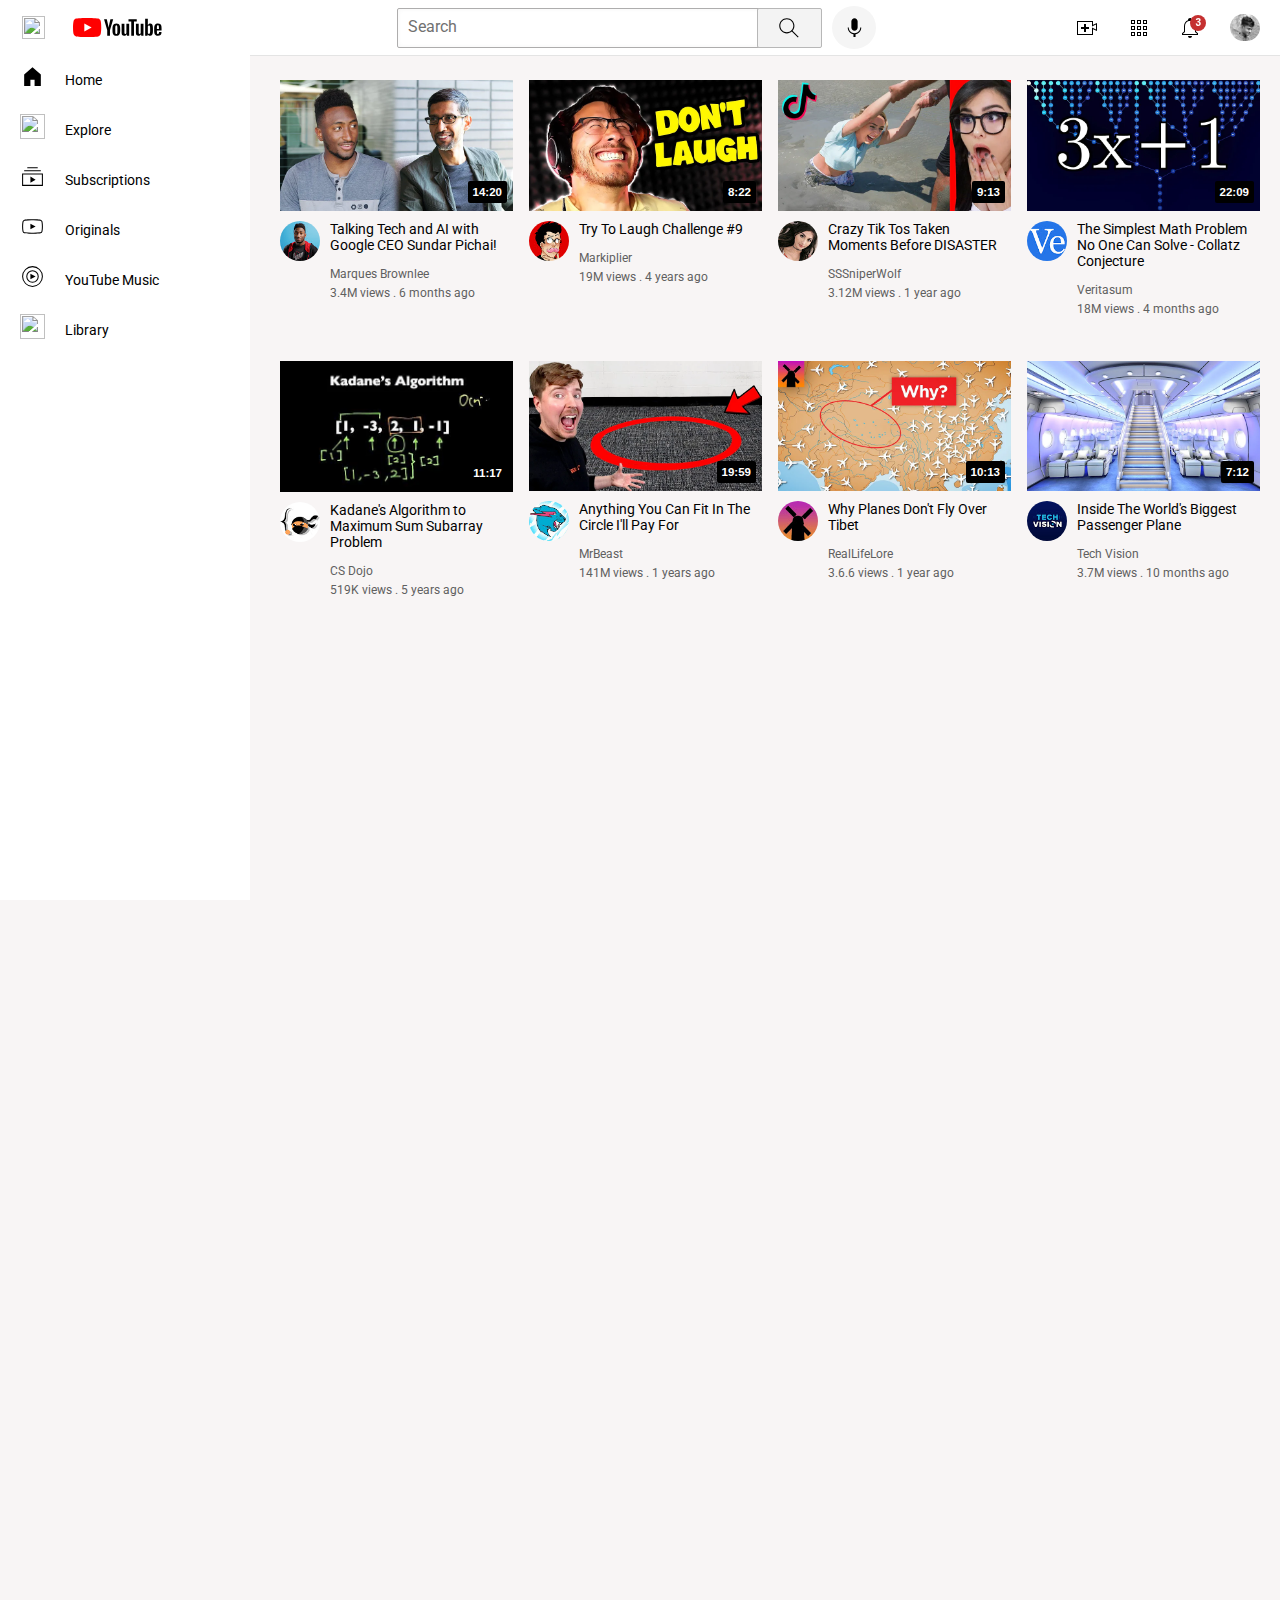
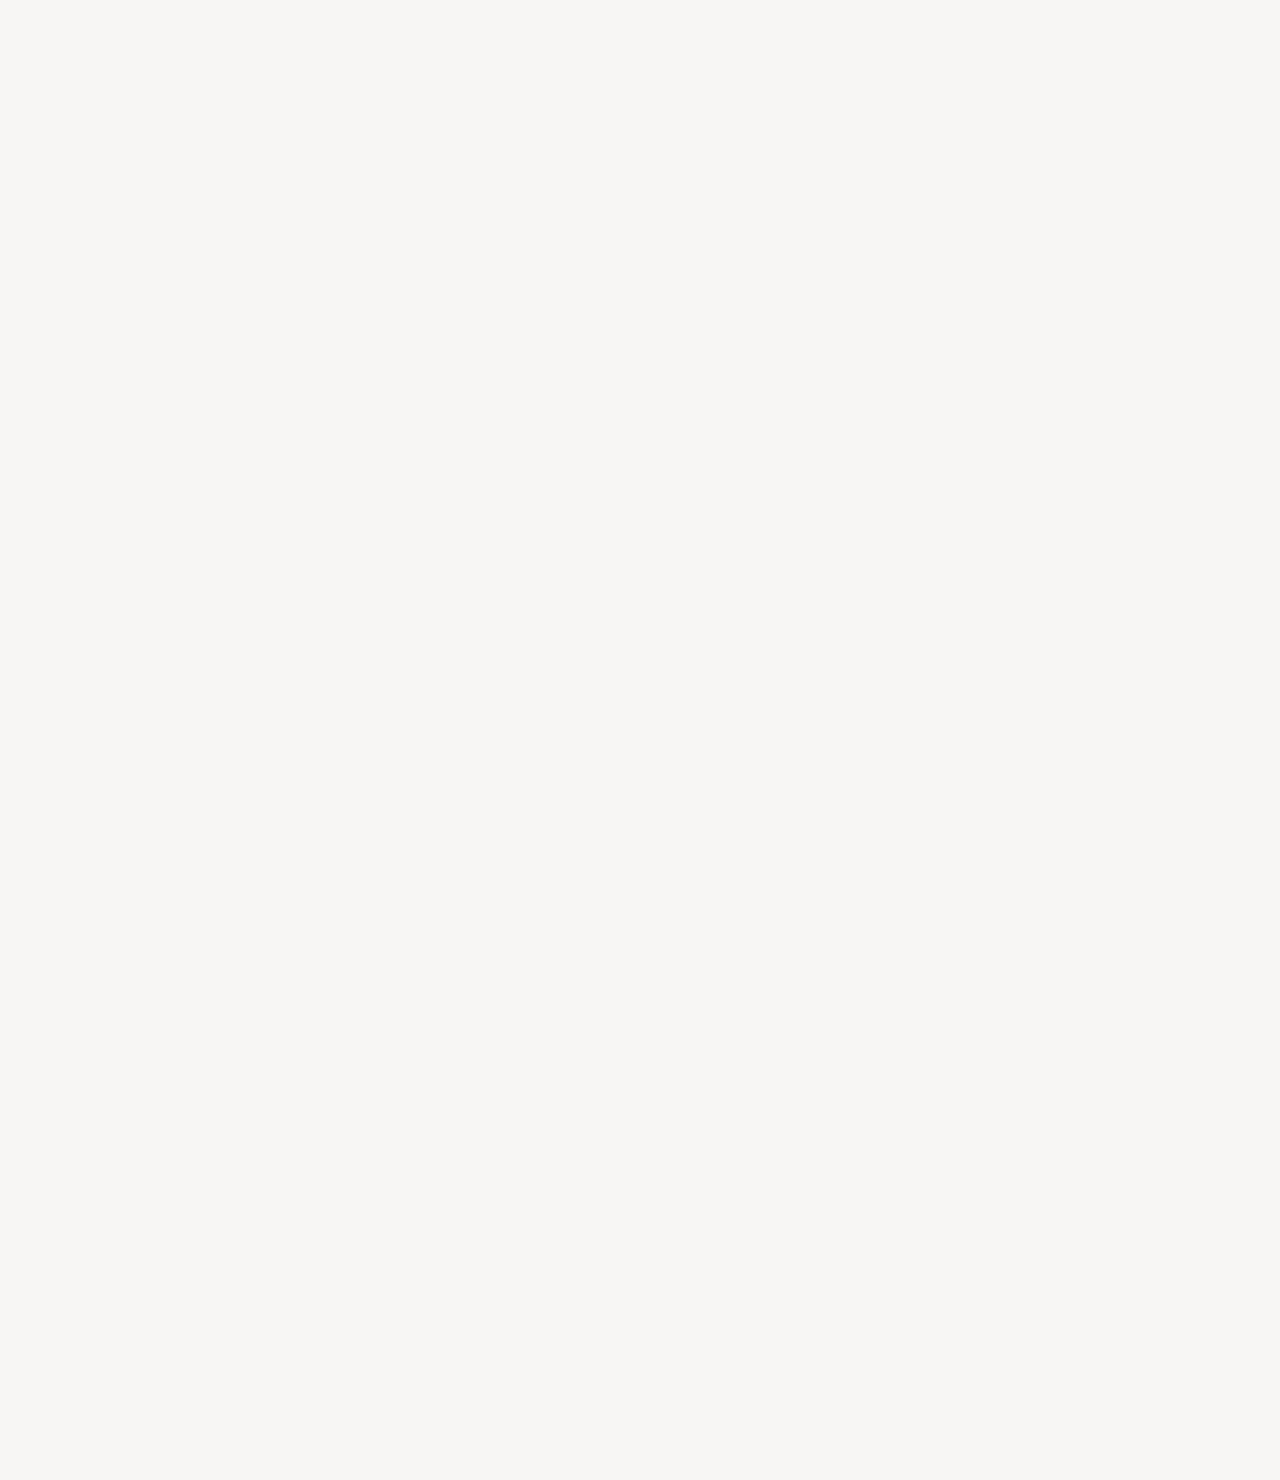
==== index.html @ b3b6356e "Update and rename youtube.html to index.html" ====
<doctype!>
<html>
    <title>youtube</title>
    <head>
        <link rel="stylesheet" href="youtube.css">
        <link rel="preconnect" href="https://fonts.googleapis.com">
        <link rel="preconnect" href="https://fonts.gstatic.com" crossorigin>
        <link href="https://fonts.googleapis.com/css2?family=Montserrat:wght@400;700&family=Roboto:wght@400;500&display=swap" rel="stylesheet">
    </head>
    <body class="body">
        <div class="header">
            <div class="right">
                <div class="ham">
                    <img  class="hamburger"src="hamburger-menu.svg">
                </div>
                <div>
                    <img class="youtubelogo"src="youtube-logo.svg">
                </div>
            </div>
            <div class="middle"> 
                
                    <div class="textsearch">
                        <input class="text"type="text" placeholder="Search">
                        
                    </div>
                    <div>
                        <button class="buttonimg">
                            <img 
                            class="buttonimg2"src="search.svg">
                            <div class="searchnotification">search</div>
                        </button>
                        
                    </div>
                    <div>
                            <button  class="voicesearch">
                                <img class="voicesearchicon"src="voice-search-icon.svg">
                                <div class="voice">
                                    search with your voice
                                </div>
                            </button>
                    </div>
               
            </div>
            <div class="left">
                <div class="upload1">
                    <img  class="upload"src="upload.svg">
                    <div class="createuploading">
                        create
                    </div>
                </div>
                
                <div class="youtubeapp1">
                    <img class="youtubeapp" src="youtube-apps.svg">
                    <div class="createuploading">YouTube app</div>
                </div>
                
                <div class="notification-info">
                    <img class="notification" src="notifications.svg">
                    <div class="notification-infoo">3</div>
                    <div class="createuploading">YouTube app</div>
                </div>
               
                <div>
                    <img class="mychannel" src="vijay.jpg">
                </div>
               
            </div>
        </div>
        <div class="slidbar">
             <div class="home">
                <img class="slidbar-icons" src="home.svg">
                <div class="slidbar-font">Home</div>
             </div>
             <div class="home">
                <img class="slidbar-icons"src="explore.svg">
                <div class="slidbar-font">Explore</div>
             </div>
             <div class="home">
                <img class="slidbar-icons"src="subscriptions.svg">
                <div class="slidbar-font">Subscriptions</div>
             </div>
             <div class="home">
                <img class="slidbar-icons"src="originals.svg">
                <div class="slidbar-font">Originals</div>
             </div>
             <div class="home">
                <img class="slidbar-icons"src="youtube-music.svg">
                <div class="slidbar-font">YouTube Music</div>
             </div>
             <div class="home">
                <img class="slidbar-icons"src="library.svg">
                <div class="slidbar-font">Library</div>
             </div>
             <div class="maximizesildbar">
                <div class="homes">
                    <img class="slidbar-iconss" src="home.svg">
                    <p class="slidbar-fontss">Home</p>
                </div>
                
                <div class="homes">
                    <img class="slidbar-iconss" src="explore.svg">
                    <p class="slidbar-fontss">Explore</p>
                </div>
                <div class="homes">
                    <img class="slidbar-iconss" src="subscriptions.svg">
                    <p class="slidbar-fontss">Subscriptions</p>
                </div>
                <div class="homes">
                    <img class="slidbar-iconss" src="originals.svg">
                    <p class="slidbar-fontss">Originals</p>
                </div>
                <div class="homes">
                    <img class="slidbar-iconss" src="youtube-music.svg">
                    <p class="slidbar-fontss">YouTube Music</p>
                </div>
                <div class="homes">
                    <img class="slidbar-iconss" src="Library.svg">
                    <p class="slidbar-fontss">Library</p>
                </div>
            </div>
        </div>
        
        <div class="full-grid">
            <div class="youtubechannel">
                <div class="youtubechannelthum">
                    <a href="https://www.youtube.com/watch?v=n2RNcPRtAiY">
                        <img class="channel-1" src="thumbnail-1.web.webp">
                        <div class="video-time">14:20</div>
                    </a>  
                </div>
                <div class="video-detail-grid">
                    <div class="channellogs">
                            <img class="channellog" 
                            src="channel-1.jpeg">
                            <div class="max-subscribe">
                                <div class="subscriber" >
                                    <img class="channellog1" 
                                    src="channel-1.jpeg">
                                </div>
                                <div class="subscriber">
                                    <p style="margin:0px;
                                    margin-bottom:4px;">Marques Brownlee</p>
                                    <p style="margin:0px;
                                     margin-bottom:4px;">15M subscribers</p> 
                                </div>
                            </div>
                        
                    </div>
                    <div class="video-text">
                        <a class="design" href="https://www.youtube.com/watch?v=n2RNcPRtAiY">
                            <p class="talk">Talking Tech and AI with    Google CEO Sundar Pichai!</p>
                        </a>
                            <p class="chanelowner">Marques Brownlee</p>
                            <p class="views">3.4M views . 6 months ago</p>
                        
                    </div>
                    
                </div>
            </div>
            <div class="youtubechannel">
                <div class="youtubechannelthum">
                    <img class="channel-1" src="thumbnail-2.webp">
                    <div class="video-time">8:22</div>
                </div>
                <div class="video-detail-grid">
                    <div class="channellogs">
                        <img class="channellog" src="channel-2.jpeg">
                    </div>
                    <div class="video-text">
                        <p class="talk">Try To Laugh Challenge #9</p>
                        <p class="chanelowner" >Markiplier</p>
                        <p class="views">19M views . 4 years ago</p>
                    </div>
                </div>
            </div>
            <div class="youtubechannel">
                <div class="youtubechannelthum">
                     <img class="channel-1" src="thumbnail-3.webp">
                     <div class="video-time">9:13</div>
                </div>
                <div class="video-detail-grid">
                    <div class="channellogs">
                        <img class="channellog" src="channel-3.jpeg">
                    </div>
                    <div class="video-text">
                        
                            <p class="talk">Crazy Tik Tos Taken Moments Before DISASTER</p>
                            <p class="chanelowner" >SSSniperWolf</p>
                            <p class="views">3.12M views . 1 year ago</p>
                        
                    </div>
                </div>
            </div>
            <div class="youtubechannel">
                <div class="youtubechannelthum">
                    <img class="channel-1" src="thumbnail-4.webp">
                    <div class="video-time">22:09</div>
                </div>
                <div class="video-detail-grid">
                    <div class="channellogs">
                        <img class="channellog" src="channel-4.jpeg">
                    </div>
                    <div class="video-text">
                        <p class="talk">The Simplest Math Problem No One Can Solve - Collatz Conjecture</p>
                        <p class="chanelowner" >Veritasum</p>
                        <p class="views">18M views . 4 months ago</p>
                    </div>
                </div>
            </div>
            <div class="youtubechannel">
                <div class="youtubechannelthum">
                     <img class="channel-1" src="thumbnail-5.webp">
                     <div class="video-time">11:17</div>
                </div>
                <div class="video-detail-grid">
                    <div class="channellogs">
                        <img class="channellog" src="channel-5.jpeg">
                    </div>
                    <div class="video-text">
                            <p class="talk">Kadane's Algorithm to Maximum Sum Subarray Problem</p>
                            <p class="chanelowner" >CS Dojo</p>
                            <p class="views">519K views . 5 years ago</p>
                        
                    </div>
                </div>
            </div>
            <div class="youtubechannel">
                <div class="youtubechannelthum">
                    <img class="channel-1" src="thumbnail-6.webp">
                    <div class="video-time">19:59</div>
                </div>
                <div class="video-detail-grid">
                    <div class="channellogs">
                        <img class="channellog" src="channel-6.jpeg">
                    </div>
                    <div class="video-text">
                        <p class="talk">Anything You Can Fit In The Circle I'll Pay For</p>
                        <p class="chanelowner" >MrBeast</p>
                        <p class="views">141M views . 1 years ago</p>
                    </div>
                </div>
            </div>
            <div class="youtubechannel">
                <div class="youtubechannelthum">
                     <img class="channel-1" src="thumbnail-7.webp">
                     <div class="video-time">10:13</div>
                </div>
                <div class="video-detail-grid">
                    <div class="channellogs">
                        <img class="channellog" src="channel-7.jpeg">
                    </div>
                    <div class="video-text">
                        
                            <p class="talk">Why Planes Don't Fly Over Tibet</p>
                            <p class="chanelowner" >RealLifeLore</p>
                            <p class="views">3.6.6 views . 1 year ago</p>
                        
                    </div>
                </div>
            </div>
            <div class="youtubechannel">
                <div class="youtubechannelthum">
                     <img class="channel-1" src="thumbnail-8.webp">
                     <div class="video-time">7:12</div>
                </div>
                <div class="video-detail-grid">
                    <div class="channellogs">
                        <img class="channellog" src="channel-8.jpeg">
                    </div>
                    <div class="video-text">
                            <p class="talk">Inside The World's Biggest Passenger Plane</p>
                            <p class="chanelowner" >Tech Vision</p>
                            <p class="views">3.7M views . 10 months ago</p>
                        
                    </div>
                </div>
            </div>
        </div> 
    </body>
</html>
---- youtube.css ----
.channel-1{
    width:100%;
}
.talk,.views,.chanelowner{
    font-family:roboto,arial;
    margin-top:0px;
}
.talk{
    font-weight:500px;
    font-size:14px;
}
.views,.chanelowner{
    font-size:12px;
    margin-bottom:5px;
    color:rgb(96,96,96);
    font-style:solid;
}
.design{
    color:black;
    text-decoration:none;   
}
.channellogs{
    width:50px;
    display:relative;
    cursor:pointer;
}
.channellog{
    width:40px;
    border-radius:50px;
}
.youtubechannelthum{
    width:100%;
    margin-bottom:10px;
    position:relative;
}
.video-detail-grid{
    display:grid;
    grid-template-columns:50px 1fr;
    position:relative;
}
.channellogs .max-subscribe{
    position:absolute;
    bottom:20px;
    display:flex;
    justify-content:start;
    align-items:start; 
    background-color:white;
    padding-top:5px;
    padding-right:5px;
    padding-left:5px;
    border-radius:4px;
    box-shadow:0px 0px 10px rgba(0,0,0,0.15);
    opacity:0;
    transition:opacity 0.15s;
    
    pointer-events:none;
}
.channellogs:hover .max-subscribe{
    opacity:1;
}
.channellog1{
    width:40px;
    border-radius:50px;
    display:inline-block;
}
.subscriber{
    margin-right:5px;
    display:inline-block;
    align-items:start;
}
.full-grid{
    display:grid;
    grid-template-columns: 1fr 1fr 1fr 1fr;
    row-gap:40px;
    column-gap:16px;
}
@media (max-width:500px){
    .full-grid{
        grid-template-columns:1fr;
    }
}
@media (min-width:501px) and (max-width:750px)
{
    .full-grid{
        grid-template-columns:1fr 1fr;
    }
}
@media (min-width:751px) and (max-width:999px){
    .full-grid{
        grid-template-columns:1fr 1fr 1fr;
    }
}
@media (min-width:1000px){
    .full-grid{
        grid-template-columns:1fr 1fr 1fr 1fr;
    }
}
.right{
    width:164px;
    display:flex;
    align-items:center;
}
.middle{
    flex:1;
    margin-right:20px;
    margin-left:14px;
    display:flex;
    align-items: center;
    justify-content:center;
}
.left{
    width:205px;
    display:flex;
    align-items:center;
    justify-content:space-between;
    flex-shrink:0;
}
.header{
    height:55px;
    display:flex;
    flex-direction:row;
    justify-content:space-between;
    position:fixed;  
    background-color:white;
    top:0;
    left:0;
    right:0; 
    border-bottom-width:1px;
    border-bottom-style:solid;
    border-bottom-color:rgb(228, 228, 228);
    z-index:100;
}
.ham{
    margin-left:22px;
    margin-right:28px;
}
.hamburger{
    width:23px;
}
.youtubelogo{
    width:89px;
}
.buttonimg{
    height:40px;
    width:65px;
    cursor:pointer;
    border-radius:2px;
    border-style:solid;
    border-width:1px;
    border-color:rgb(183, 183, 183);
    border-style:solid;
    background-color: rgb(243, 243, 243);
    margin:0px;
    position:relative;
}
.buttonimg2{
    width:26px;
    margin-left:-1px;
}
.text{
    width:100%;
    margin-left:40px;
    padding-left:10px;
    height:40px;
    border-width:1px;
    border-color:rgb(174, 173, 173);
    border-radius:2px;
    border-style:solid;
    box-shadow:inset 0px 0px 5px rgba(0, 0, 0, 0.044);

}
.text::placeholder{
    font-family:roboto,arial;
    font-size:16px;
    font-weight:400px;
    color:rgb(113, 113, 113);
}
.voicesearchicon{
    width:25px;
    height:41px;
}
.voicesearch{
    width:44px;
    background-color:rgb(245, 245, 245);
    border-radius:50px;
    border-style:solid;
    border:none;
    margin-left:10px;
    cursor:pointer;
}
.youtubeapp,.notification,.mychannel,.upload{
    width:24px;
    margin-right:20px;
    cursor:pointer;
    position:relative;   
}
.upload1 .createuploading,.youtubeapp1 .createuploading,.notification-info .createuploading{
    position:absolute;
    bottom:-27px;
    background-color:rgb(112, 112, 112);
    color:white;
    font-family:roboto,arial;
    font-size:12px;
    padding-top:6px;
    padding-bottom:6px;
    padding-right:8px;
    padding-left:8px;
    border-radius:2px; 
    opacity:0;
    transition:opacity 0.15s;
    pointer-events:none;
    white-space:nowrap;
}
.notification-info .createuploading{
    bottom:-42px;
}
.upload1{
    display:flex;
    justify-items:center;
    align-items:center;
}
.upload1:hover .createuploading,.youtubeapp1:hover .createuploading,.notification-info:hover .createuploading{
    opacity:1;
}
.mychannel{
    width:30px;
    border-radius:50px;
}
.textsearch{
    flex:1;
    max-width:400px;
}
.body{
    font-family:roboto,arial;
    margin:0px;
    height:3000px;
    padding-top:80px;
    padding-left:100px;
    padding-right:20px;
    background-color:rgb(248, 245, 245);
}
.slidbar{
    position:fixed;
    top:55px;
    left:0;
    bottom:0;
    background-color:white;
    width:75px;
    z-index: 200;
}
.home{
    height:75px;
    display:flex;
    flex-direction:column;
    justify-content:center;
    align-items: center;
}
.home:hover{
    background-color:rgb(240, 240, 240);
}
.slidbar-icons{
    width:25px;
    margin-bottom:8px;
}
.slidbar-font{
    font-family:arial;
    font-size:10px;
    
}

.video-time{
    background-color:black;
    color:white;
    position:absolute;
    bottom:8px;
    right:6px;
    font-family:arial;
    font-weight:bold;
    font-size:11.5px;
    padding:5px;
    border-radius:2px;
}
.notification-info{
    position:relative;
}
.notification-infoo{
    position:absolute;
    background-color:rgb(197, 48, 48);
    color:white;
    padding:3px;
    width:10px;
    height:10px;
    border-radius:20px;
    display:flex;
    align-items:center;
    justify-content:center;
    font-family:arial;
    font-size:10px;
    font-weight:bold;
    top:-1px;
    right:16px;
}
.voicesearch{
    position:relative;
    display:flex;
    justify-content:center;
    align-items:center;
}

.voicesearch .voice{
    position:absolute;
    bottom:-33px;
    background-color:rgb(112, 112, 112);
    color:white;
    font-family:arial;
    font-size:12px;
    padding-top:6px;
    padding-bottom:6px;
    padding-right:8px;
    padding-left:8px;
    border-radius:2px;
    opacity:0;
    transition: opacity 0.15s;
    pointer-events:none;
    white-space: nowrap;
}
.voicesearch:hover .voice{
    opacity:1;
}
.buttonimg{
    position:relative;
}
.buttonimg .searchnotification{
    position:absolute;
    bottom:-33px;
    background-color:rgb(112, 112, 112);
    color:white;
    font-family:arial;
    font-size:12px;
    padding-top:6px;
    padding-bottom:6px;
    padding-right:8px;
    padding-left:8px;
    border-radius:2px;
    opacity:0;
    transition:opacity 0.15s;
    pointer-events:none;
}
.buttonimg:hover .searchnotification{
    opacity:1;
}
@media(max-width:1199px){
    .maximizesildbar{
        opacity:0;
    }
}
@media(min-width:1200px){
    .body{
        padding-left:280px;
    }
    .maximizesildbar{
        position:absolute;
        left:0;
        bottom:0;
        top:0px;
        width:250px;
        background-color:white;
        z-index:200;
    }
    .homes{
        height:50px;
        display:flex;
        justify-content:left;
        align-items:center;
        text-align:center;
    }
    .homes:hover{
        background-color:rgb(240, 240, 240);
    }
    .slidbar-iconss{
    width:25px;
    margin-bottom:8px;
    margin-left:20px;
    }
    .slidbar-fontss{
        font-family:roboto,arial;
        margin-left:20px;
        font-size:14px;
    }
}
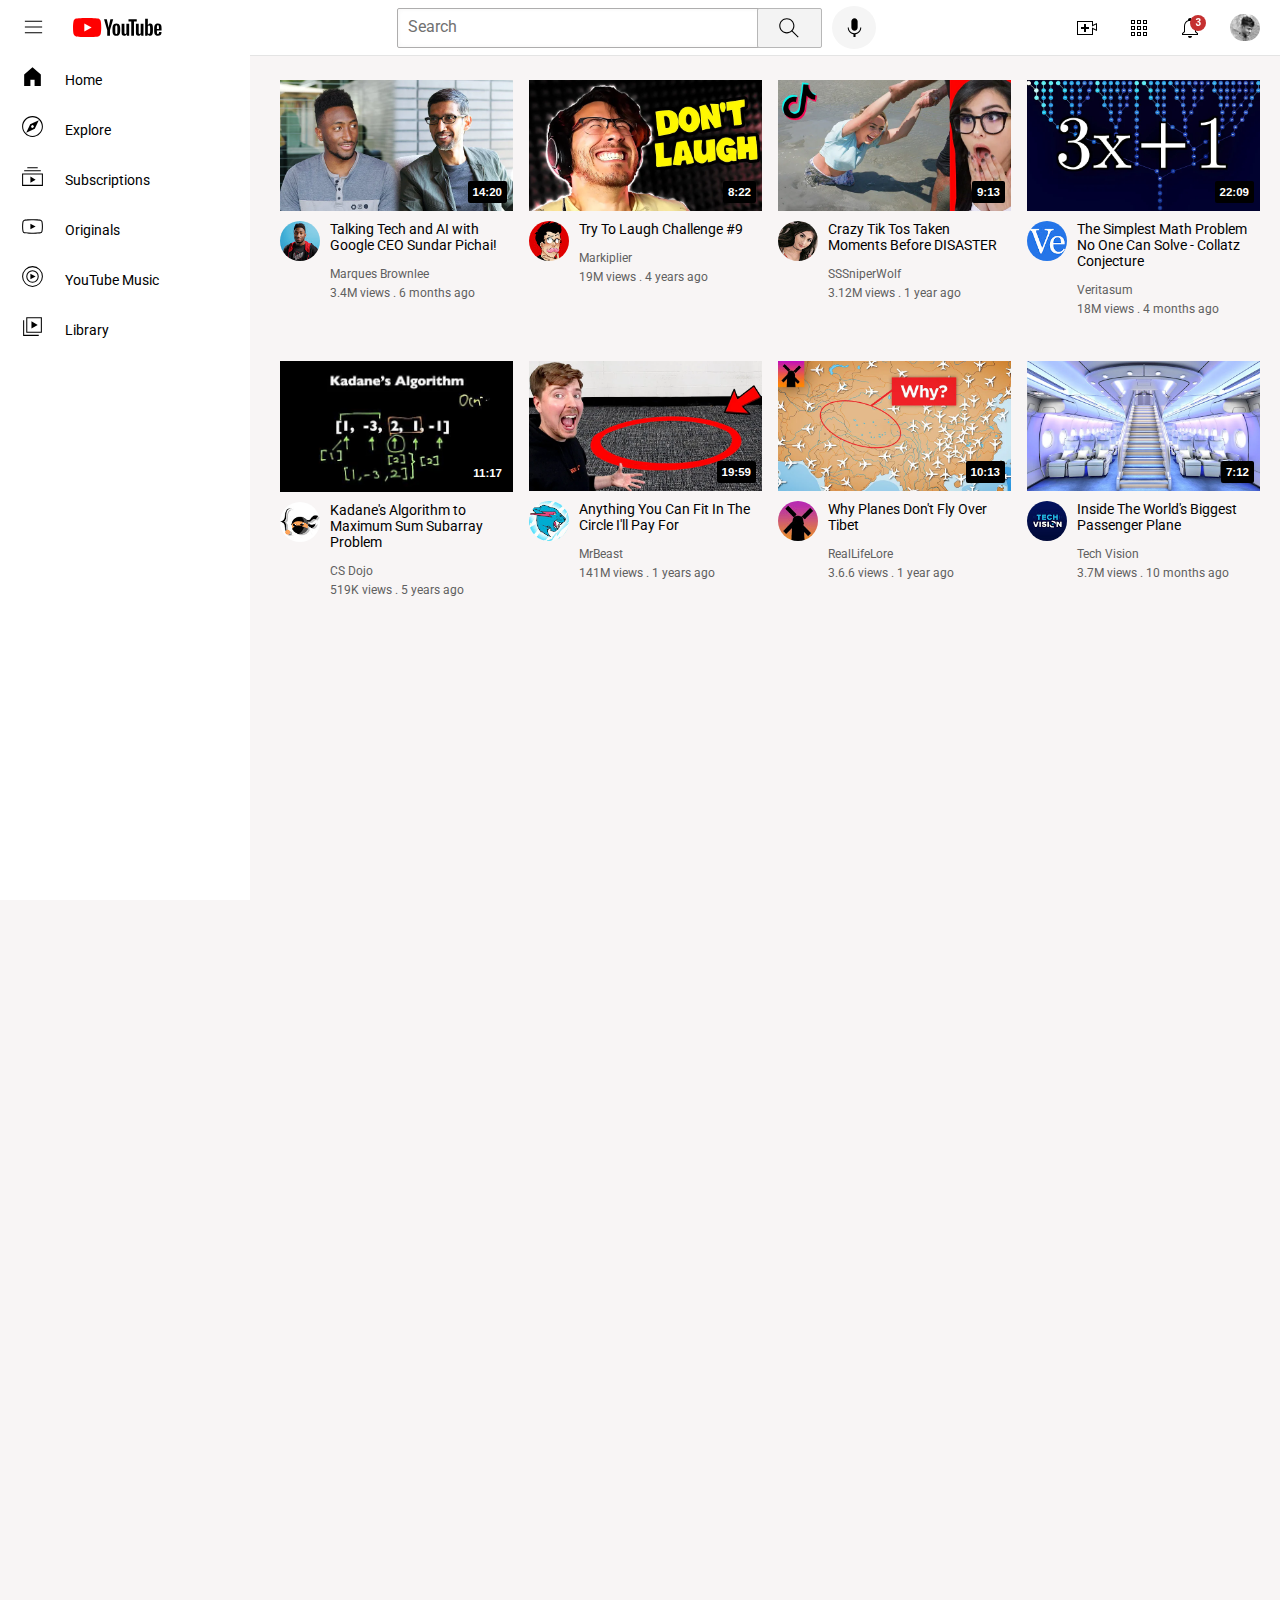
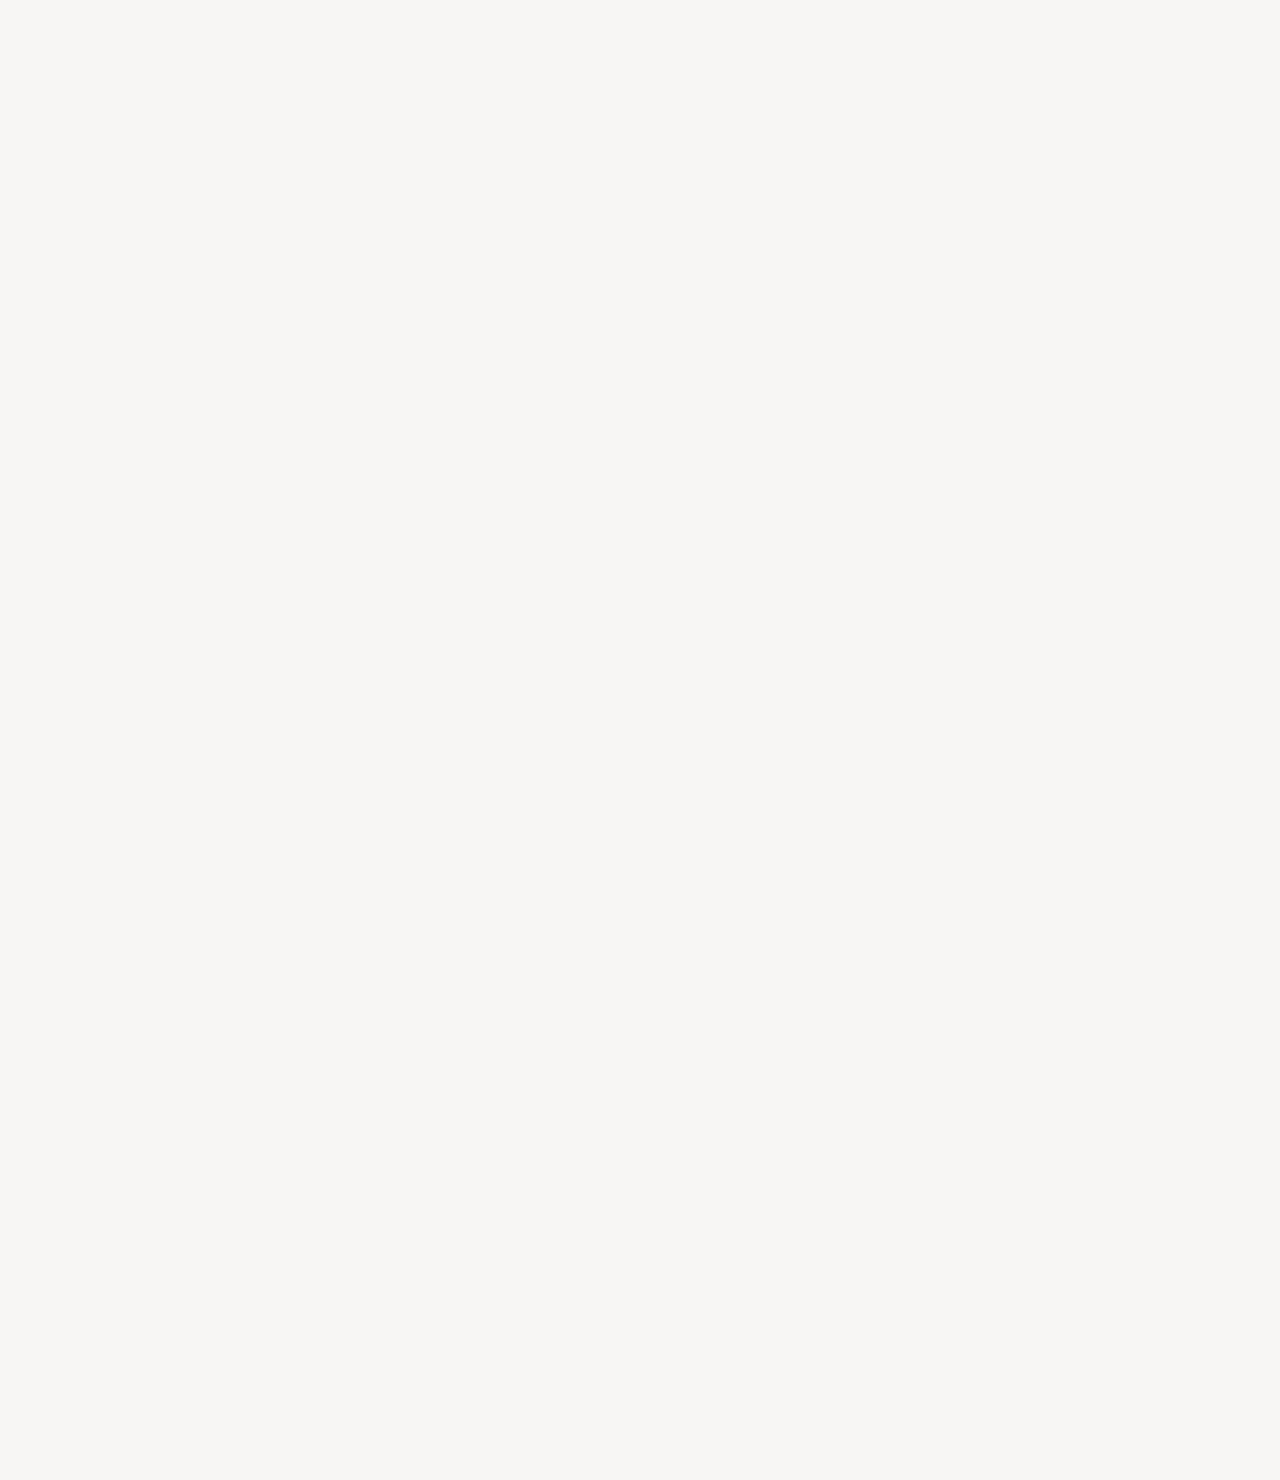
==== commit a33c3756: "Update index.html" ====
--- a/index.html
+++ b/index.html
@@ -114,7 +114,7 @@
                     <p class="slidbar-fontss">YouTube Music</p>
                 </div>
                 <div class="homes">
-                    <img class="slidbar-iconss" src="Library.svg">
+                    <img class="slidbar-iconss" src="lib.svg">
                     <p class="slidbar-fontss">Library</p>
                 </div>
             </div>
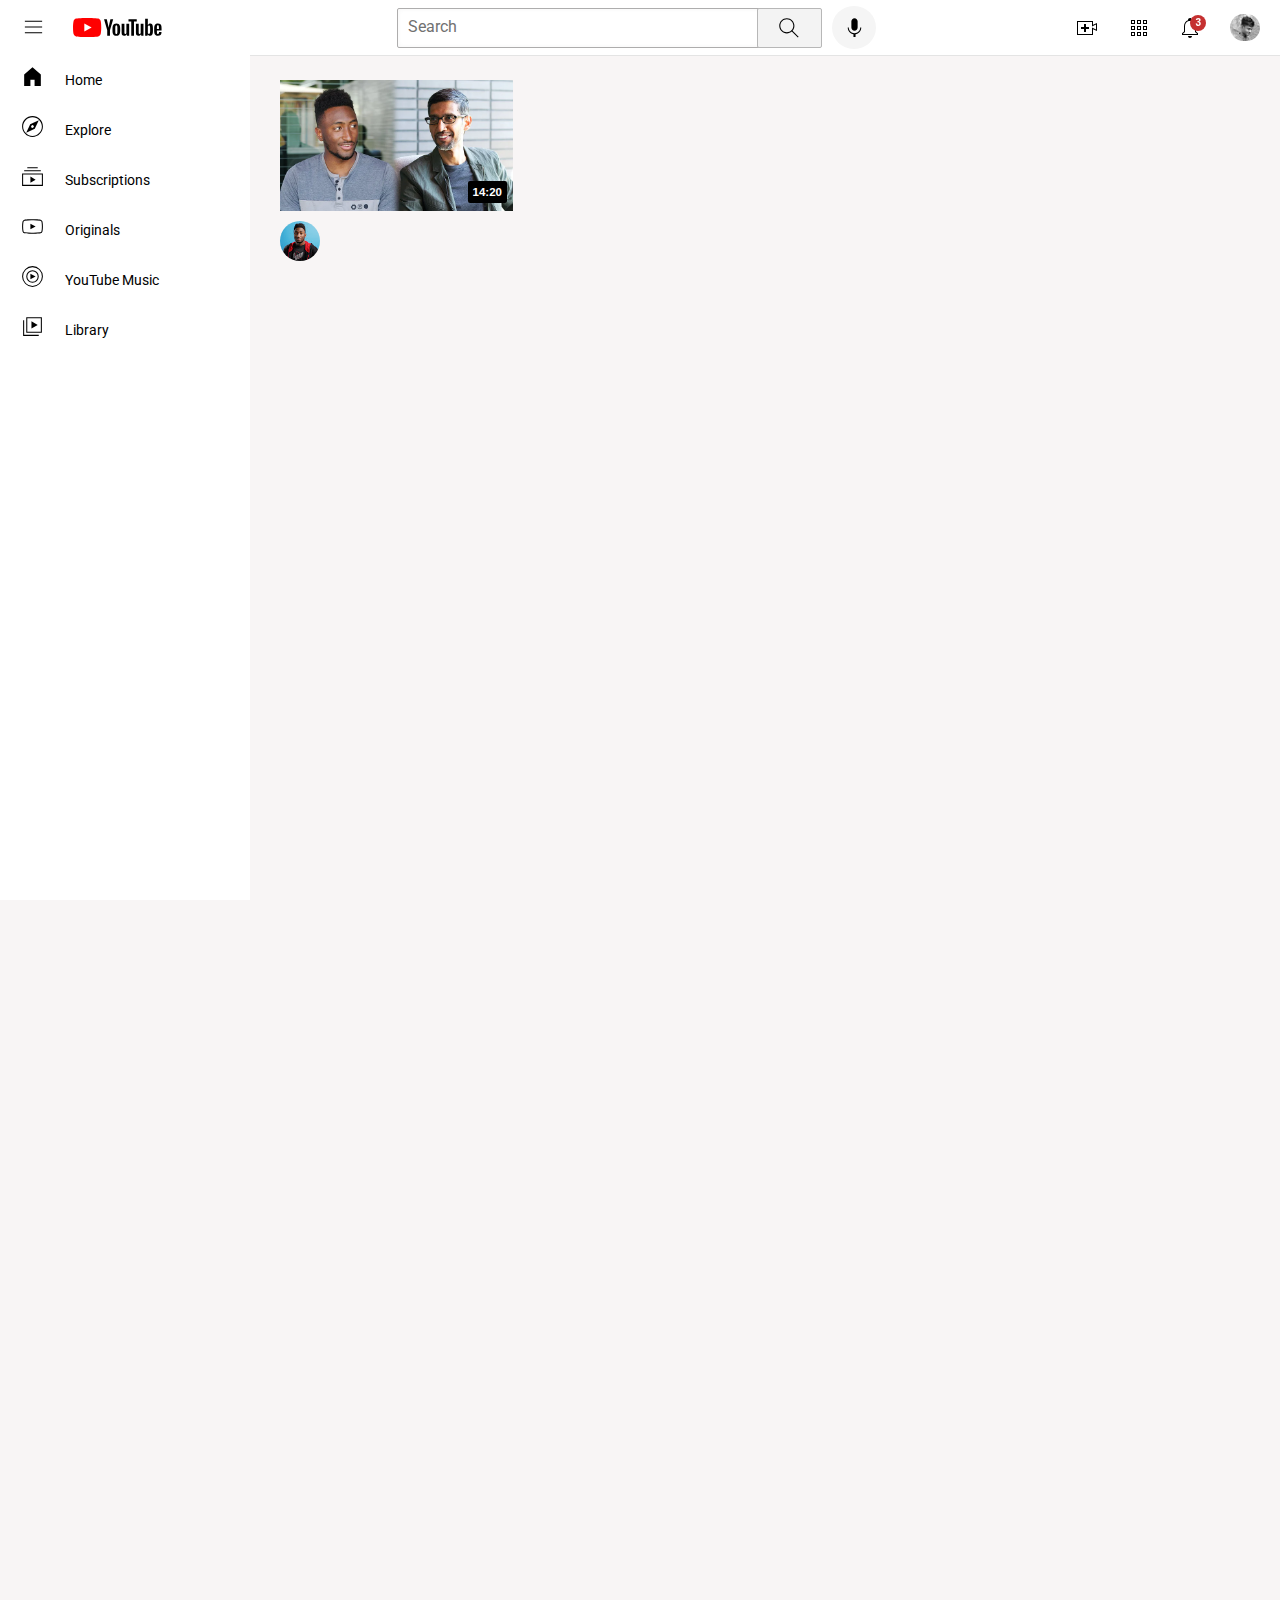
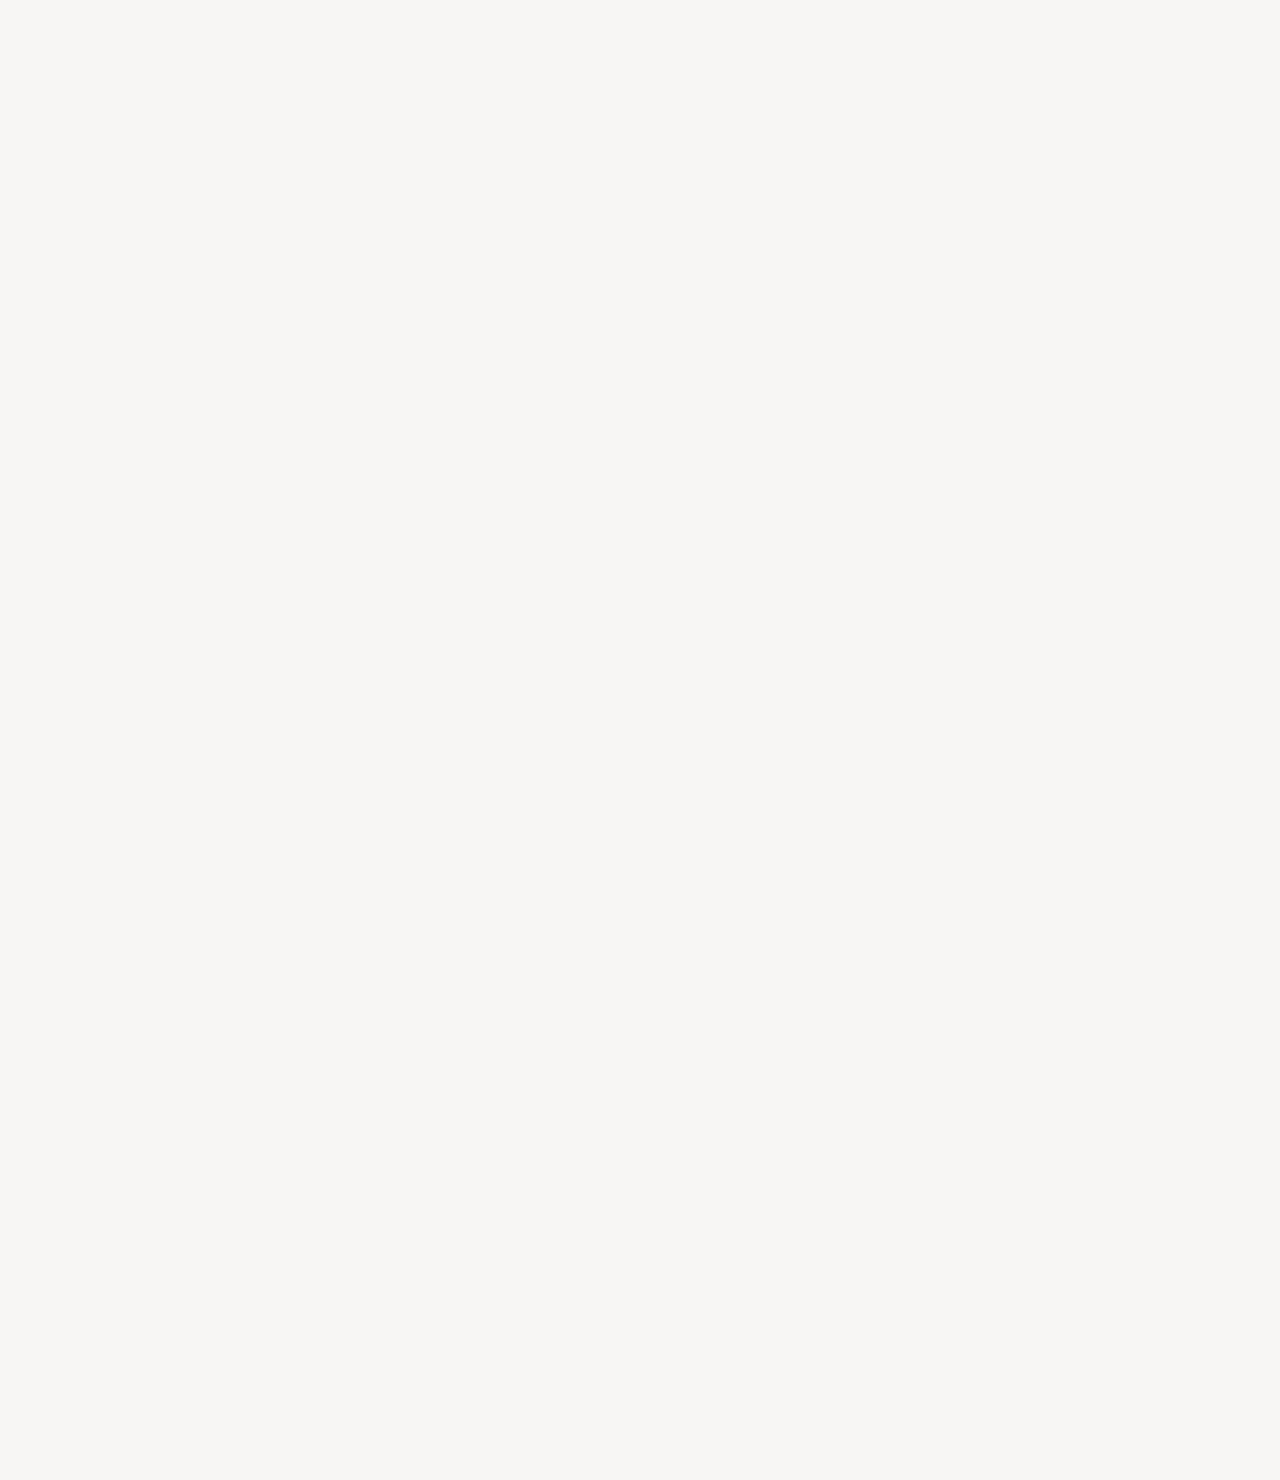
==== commit 5bde1ea6: "Update index.html" ====
--- a/index.html
+++ b/index.html
@@ -88,7 +88,7 @@
                 <div class="slidbar-font">YouTube Music</div>
              </div>
              <div class="home">
-                <img class="slidbar-icons"src="library.svg">
+                <img class="slidbar-icons"src="lib.svg">
                 <div class="slidbar-font">Library</div>
              </div>
              <div class="maximizesildbar">
@@ -137,21 +137,21 @@
                                     <img class="channellog1" 
                                     src="channel-1.jpeg">
                                 </div>
-                                <div class="subscriber">
+                                <div class="subscriber" >
                                     <p style="margin:0px;
-                                    margin-bottom:4px;">Marques Brownlee</p>
+                                    margin-bottom:4px;" style="font-size:100%;">Marques Brownlee</p>
                                     <p style="margin:0px;
-                                     margin-bottom:4px;">15M subscribers</p> 
+                                     margin-bottom:4px;" style="font-size:100%;>15M subscribers</p> 
                                 </div>
                             </div>
                         
                     </div>
                     <div class="video-text">
                         <a class="design" href="https://www.youtube.com/watch?v=n2RNcPRtAiY">
-                            <p class="talk">Talking Tech and AI with    Google CEO Sundar Pichai!</p>
+                            <p class="talk"  style="font-size:100%;>Talking Tech and AI with    Google CEO Sundar Pichai!</p>
                         </a>
-                            <p class="chanelowner">Marques Brownlee</p>
-                            <p class="views">3.4M views . 6 months ago</p>
+                            <p class="chanelowner"  style="font-size:100%;>Marques Brownlee</p>
+                            <p class="views"  style="font-size:100%;>3.4M views . 6 months ago</p>
                         
                     </div>
                     
--- a/youtube.css
+++ b/youtube.css
@@ -1,16 +1,17 @@
 .channel-1{
     width:100%;
 }
+
 .talk,.views,.chanelowner{
     font-family:roboto,arial;
     margin-top:0px;
 }
 .talk{
     font-weight:500px;
-    font-size:14px;
+    font-size:100%;
 }
 .views,.chanelowner{
-    font-size:12px;
+    font-size:100%;    
     margin-bottom:5px;
     color:rgb(96,96,96);
     font-style:solid;
@@ -89,6 +90,9 @@
     .full-grid{
         grid-template-columns:1fr 1fr 1fr;
     }
+    .views,.chanelowner,.talk,.video-text,.subscriber{
+    font-size:50%;
+    }
 }
 @media (min-width:1000px){
     .full-grid{
@@ -387,4 +391,8 @@
         margin-left:20px;
         font-size:14px;
     }
-}+}
+
+.views,.chanelowner,.talk,.video-text,.subscriber{
+    font-size:100%;
+}
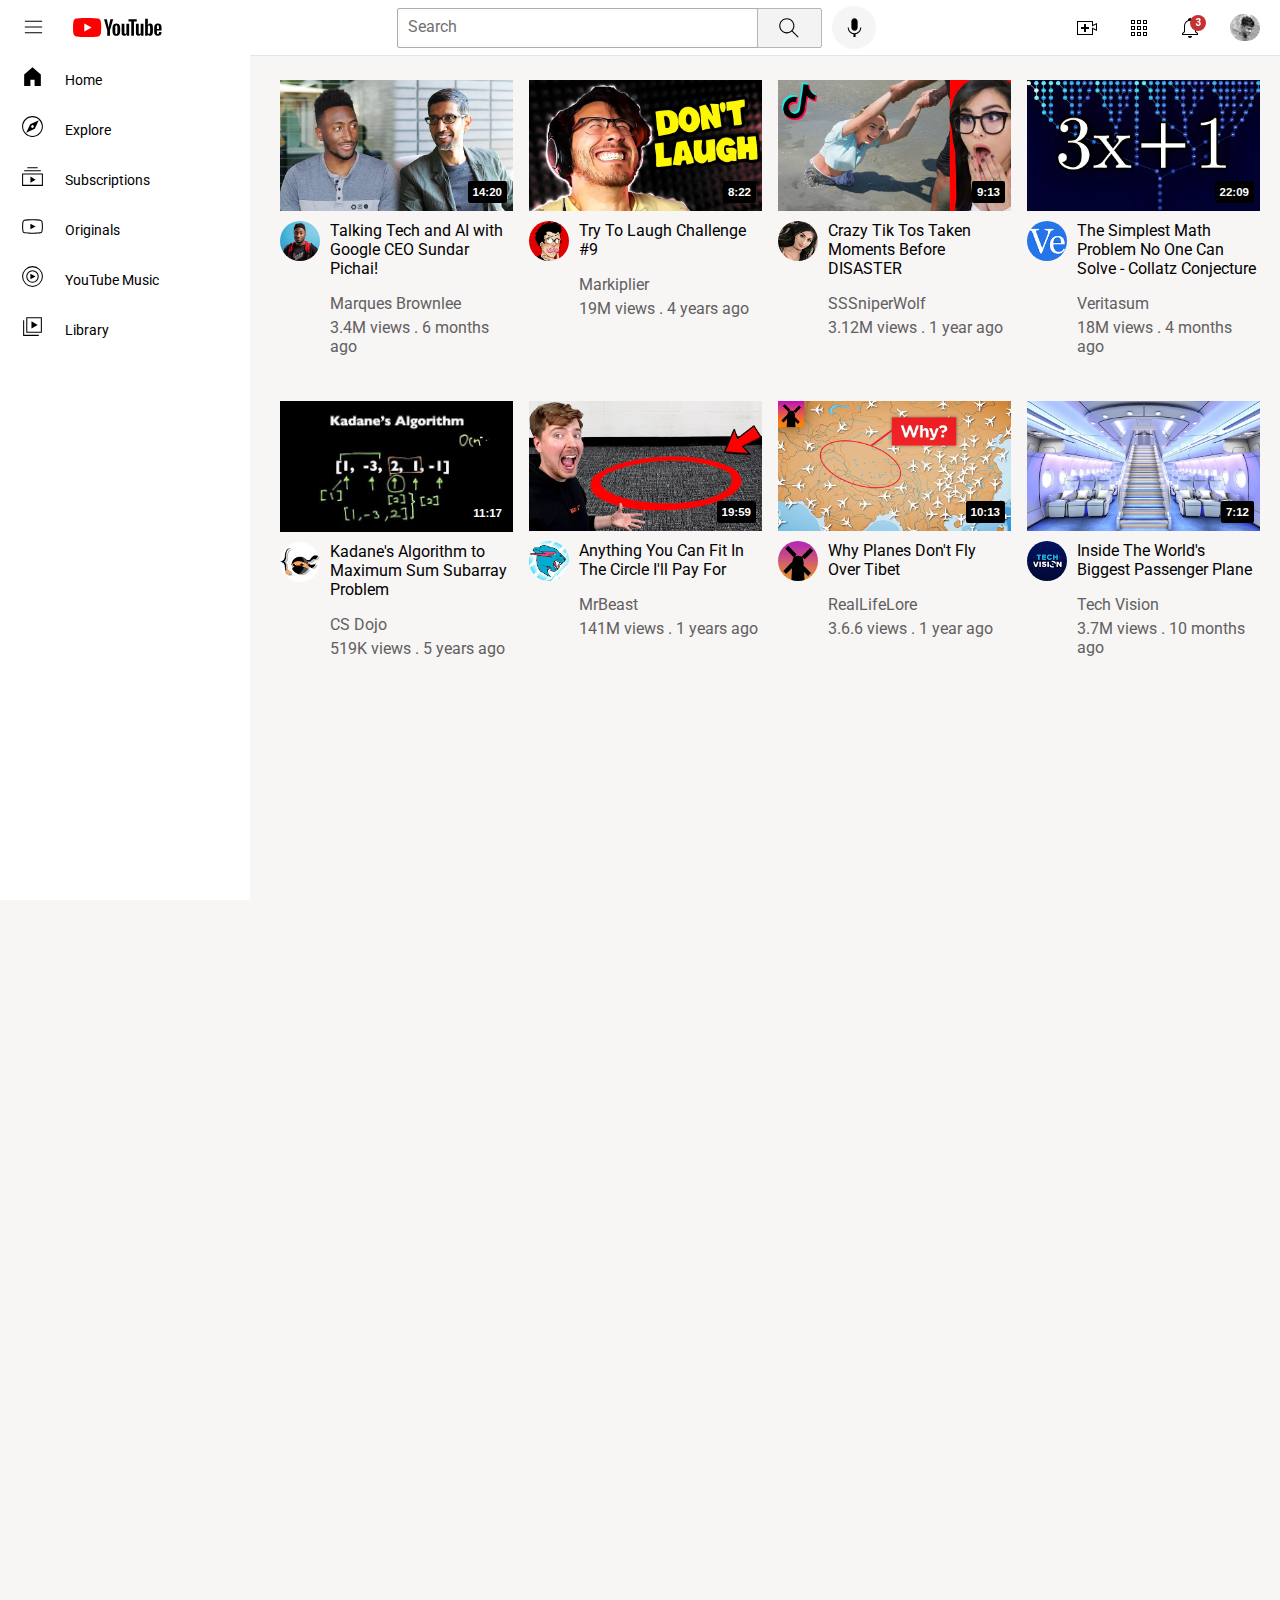
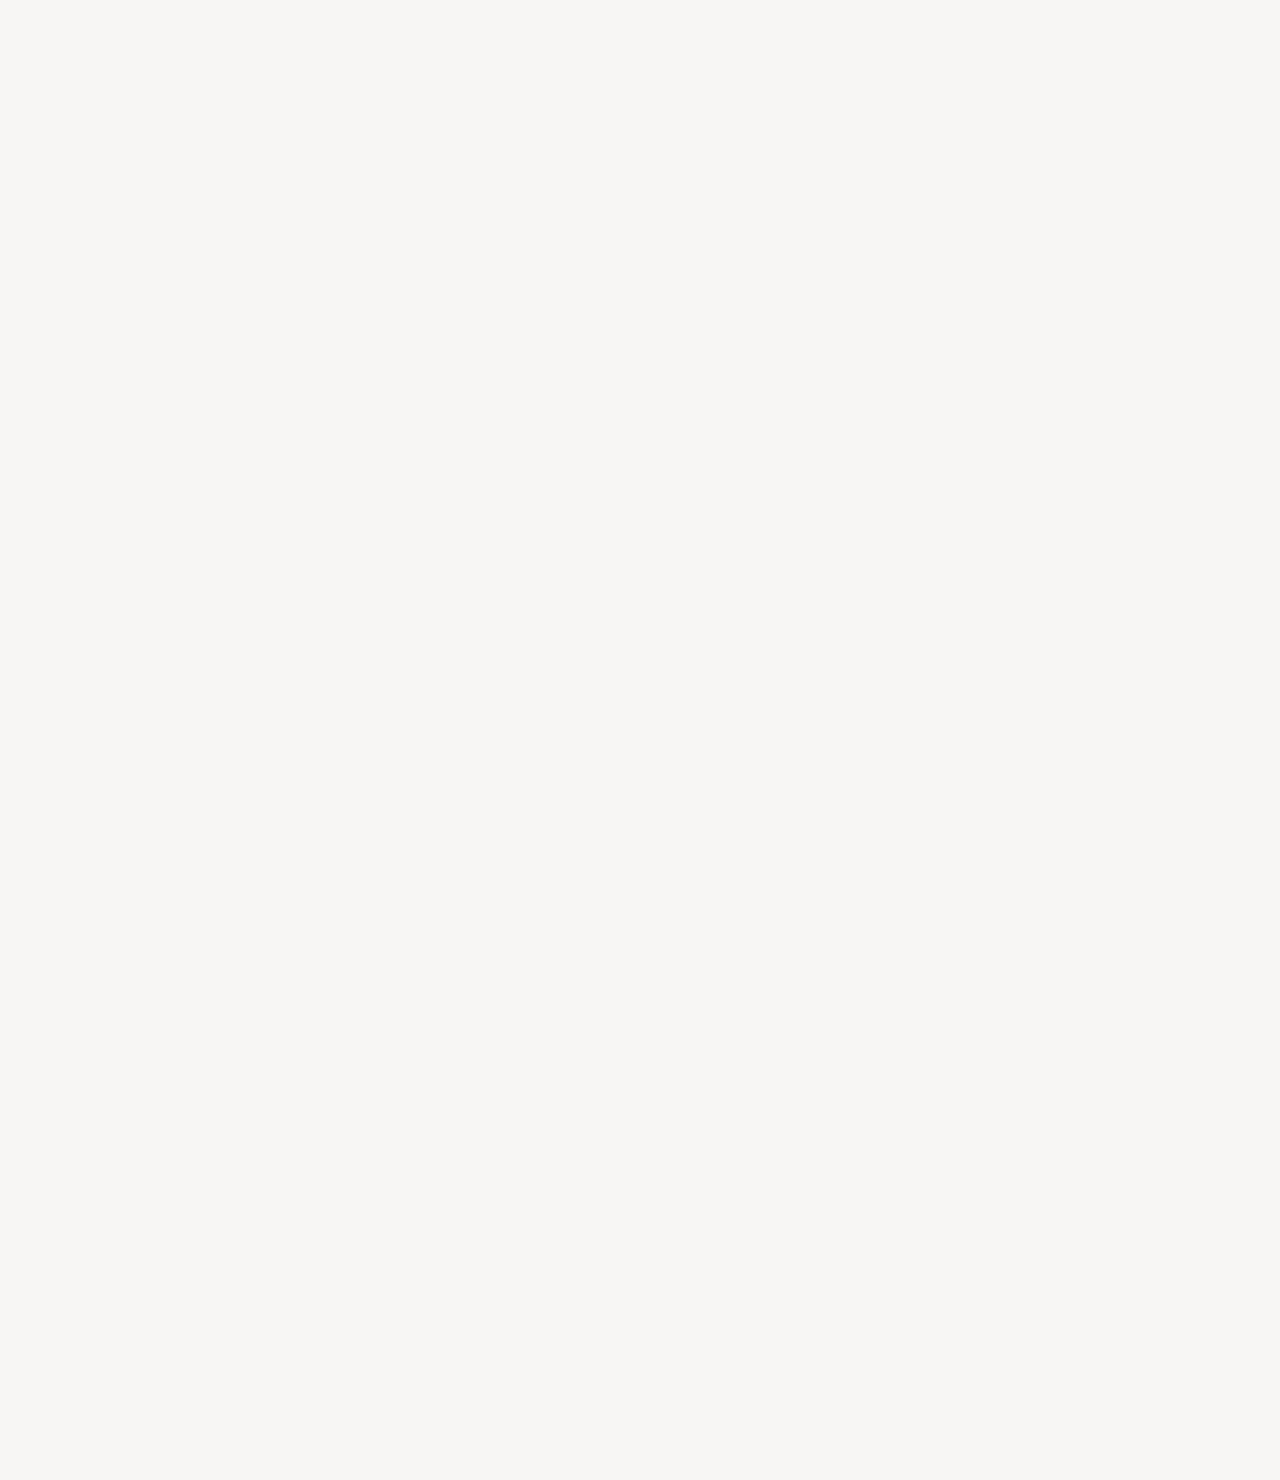
==== commit b1a93cb8: "Update index.html" ====
--- a/index.html
+++ b/index.html
@@ -141,17 +141,17 @@
                                     <p style="margin:0px;
                                     margin-bottom:4px;" style="font-size:100%;">Marques Brownlee</p>
                                     <p style="margin:0px;
-                                     margin-bottom:4px;" style="font-size:100%;>15M subscribers</p> 
+                                     margin-bottom:4px;" style="font-size:100%;">15M subscribers</p> 
                                 </div>
                             </div>
                         
                     </div>
                     <div class="video-text">
                         <a class="design" href="https://www.youtube.com/watch?v=n2RNcPRtAiY">
-                            <p class="talk"  style="font-size:100%;>Talking Tech and AI with    Google CEO Sundar Pichai!</p>
+                            <p class="talk"  style="font-size:100%;">Talking Tech and AI with    Google CEO Sundar Pichai!</p>
                         </a>
-                            <p class="chanelowner"  style="font-size:100%;>Marques Brownlee</p>
-                            <p class="views"  style="font-size:100%;>3.4M views . 6 months ago</p>
+                            <p class="chanelowner"  style="font-size:100%;">Marques Brownlee</p>
+                            <p class="views"  style="font-size:100%;">3.4M views . 6 months ago</p>
                         
                     </div>
                     
